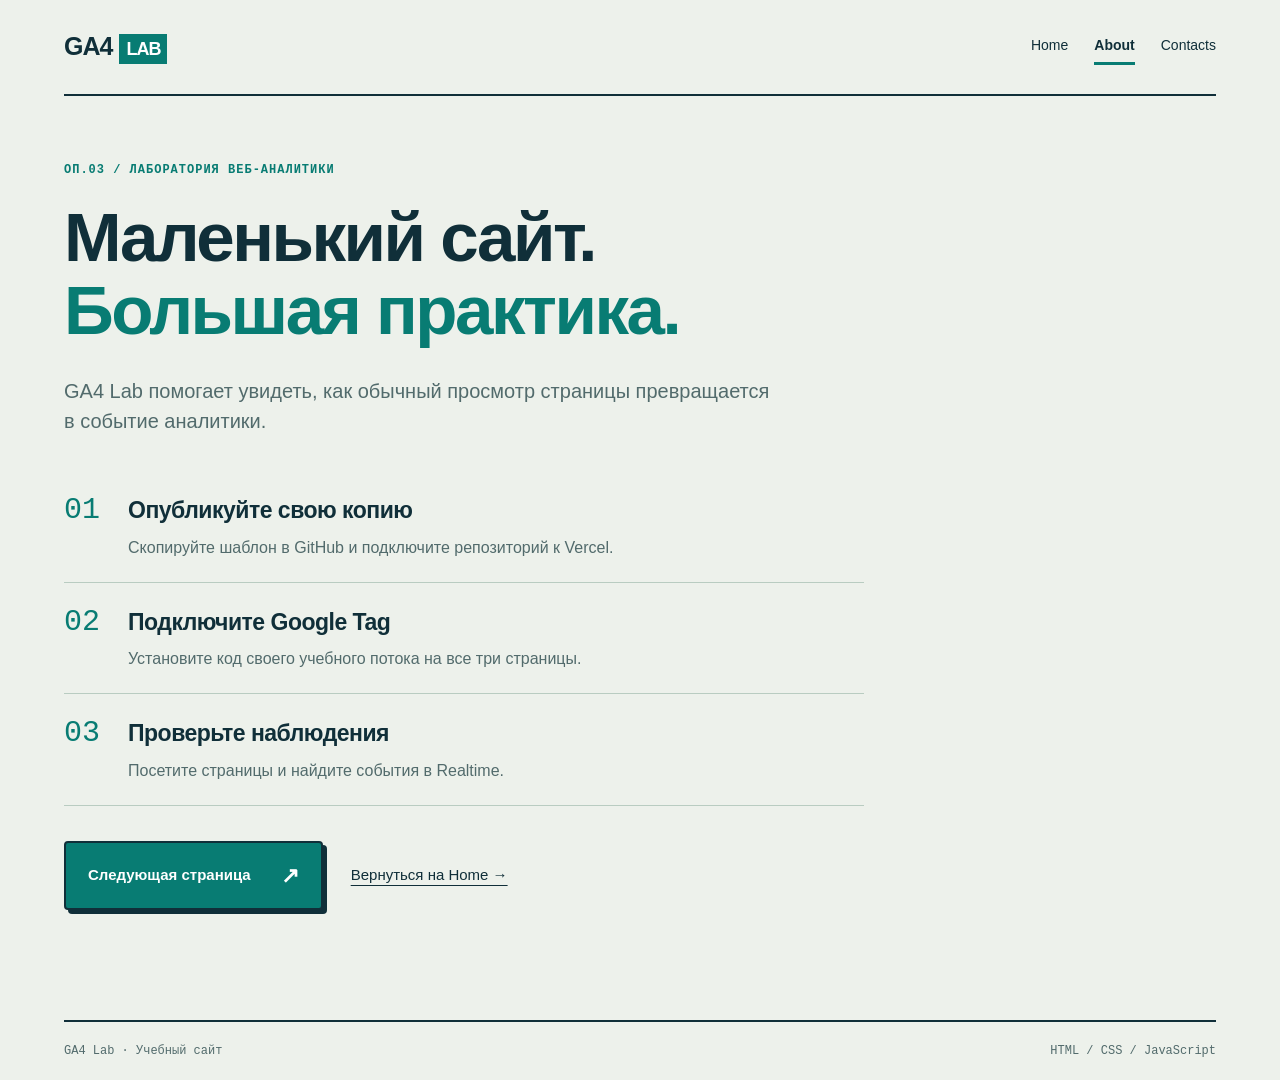
==== about.html @ 8148c812 "Initial commit" ====
<!doctype html>
<html lang="ru">
<head>
  <!-- На занятии вставьте Google Tag сразу после открывающего head. -->
  <meta charset="utf-8">
  <meta name="viewport" content="width=device-width, initial-scale=1">
  <meta name="description" content="Учебная лаборатория веб-аналитики: страницы, переходы и события.">
  <title>About — GA4 Lab</title>
  <link rel="stylesheet" href="css/style.css">
  <script src="js/script.js" defer></script>
</head>
<body>
  <header><a class="brand" href="index.html">GA4<span>LAB</span></a><nav aria-label="Основная навигация"><a href="index.html">Home</a><a href="about.html" aria-current="page">About</a><a href="contacts.html">Contacts</a></nav></header>
  <main><p class="eyebrow">ОП.03 / ЛАБОРАТОРИЯ ВЕБ-АНАЛИТИКИ</p><h1>Маленький сайт.<br><em>Большая практика.</em></h1><p class="lead">GA4 Lab помогает увидеть, как обычный просмотр страницы превращается в событие аналитики.</p><section class="steps" aria-label="Этапы практики"><article><b>01</b><div><h2>Опубликуйте свою копию</h2><p>Скопируйте шаблон в GitHub и подключите репозиторий к Vercel.</p></div></article><article><b>02</b><div><h2>Подключите Google Tag</h2><p>Установите код своего учебного потока на все три страницы.</p></div></article><article><b>03</b><div><h2>Проверьте наблюдения</h2><p>Посетите страницы и найдите события в Realtime.</p></div></article></section><div class="actions"><a class="button" href="contacts.html">Следующая страница <span>↗</span></a><a class="secondary" href="index.html">Вернуться на Home →</a></div></main>
  <footer><span>GA4 Lab · Учебный сайт</span><span>HTML / CSS / JavaScript</span></footer>
</body>
</html>
---- css/style.css ----
:root{--ink:#102f39;--paper:#edf1eb;--accent:#087c73;--line:#b9ccc1;--muted:#526b6c}*{box-sizing:border-box}body{margin:0;background:var(--paper);color:var(--ink);font-family:Arial,Helvetica,sans-serif;line-height:1.5}a{color:inherit}header,main,footer{width:min(1160px,90%);margin:auto}header{display:flex;align-items:center;justify-content:space-between;padding:28px 0;border-bottom:2px solid var(--ink)}.brand{font-size:25px;font-weight:900;text-decoration:none;letter-spacing:-1px}.brand span{background:var(--accent);color:white;padding:5px 7px;margin-left:7px;font-size:18px}nav{display:flex;gap:26px}nav a{text-decoration:none;font-size:14px;padding:6px 0}nav a[aria-current]{border-bottom:3px solid var(--accent);font-weight:bold}main{padding:65px 0 75px;min-height:calc(100vh - 185px)}.eyebrow,small,.tag{font-family:monospace;font-size:12px;letter-spacing:1px}.eyebrow{color:var(--accent);font-weight:bold;margin:0 0 22px}h1{font-size:clamp(38px,5.4vw,72px);line-height:1.07;letter-spacing:-2.5px;margin:0 0 28px;font-weight:800}h1 em{font-style:normal;color:var(--accent)}.lead{font-size:20px;max-width:710px;color:var(--muted);margin-bottom:30px}.actions{display:flex;gap:28px;align-items:center;margin:35px 0}.button{display:inline-flex;justify-content:space-between;gap:30px;align-items:center;background:var(--accent);color:white;border:2px solid var(--ink);padding:16px 22px;border-radius:4px;text-decoration:none;font-size:15px;font-weight:bold;box-shadow:4px 4px 0 var(--ink);cursor:pointer}.button:hover{background:#075f59;transform:translateY(-2px)}.button span{font-size:22px}.secondary{text-underline-offset:5px;font-size:15px}.cards{display:grid;grid-template-columns:repeat(3,1fr);gap:22px;margin-top:58px}.cards article{padding:26px;background:#f9fbf7;border:2px solid var(--ink);border-radius:5px;box-shadow:4px 4px 0 #c0d2c6}.cards small{color:var(--accent)}h2{font-size:23px;letter-spacing:-.5px;margin:18px 0 10px}article p,aside p{color:var(--muted);margin:0}.steps{max-width:800px;margin:35px 0}.steps article{display:flex;gap:28px;padding:22px 0;border-bottom:1px solid var(--line)}.steps article>b{font:30px monospace;color:var(--accent)}.steps h2{margin:0 0 8px}.contact-grid{display:grid;grid-template-columns:1.1fr 1fr;gap:55px;margin-top:35px}form{background:white;border:2px solid var(--ink);border-radius:5px;padding:28px}label{display:block;font-weight:bold;font-size:14px;margin-bottom:8px}input,select{width:100%;padding:13px;font:16px Arial;border:1px solid var(--line);border-radius:3px;background:#f9fbf7;margin-bottom:22px}form small{display:block;color:var(--muted);letter-spacing:0;line-height:1.6}#form-status{color:var(--accent);font-weight:bold}aside{padding:25px 0}.tag{color:var(--accent)}aside h2{font-size:34px;line-height:1.3}aside p{margin-bottom:25px}footer{border-top:2px solid var(--ink);padding:22px 0;display:flex;justify-content:space-between;font:12px monospace;color:var(--muted)}:focus-visible{outline:3px solid #df9509;outline-offset:5px}@media(max-width:700px){header{padding:22px 0}nav{gap:14px}nav a{font-size:12px}main{padding:38px 0}h1{letter-spacing:-1.5px}.lead{font-size:17px}.cards,.contact-grid{grid-template-columns:1fr;gap:20px}.cards{margin-top:38px}.actions{align-items:flex-start;flex-direction:column;gap:22px}footer{gap:12px;flex-wrap:wrap}.contact-grid{gap:10px}}@media(prefers-reduced-motion:no-preference){main{animation:appear .45s ease}.button{transition:background .15s,transform .15s}@keyframes appear{from{opacity:0;transform:translateY(12px)}to{opacity:1;transform:none}}}
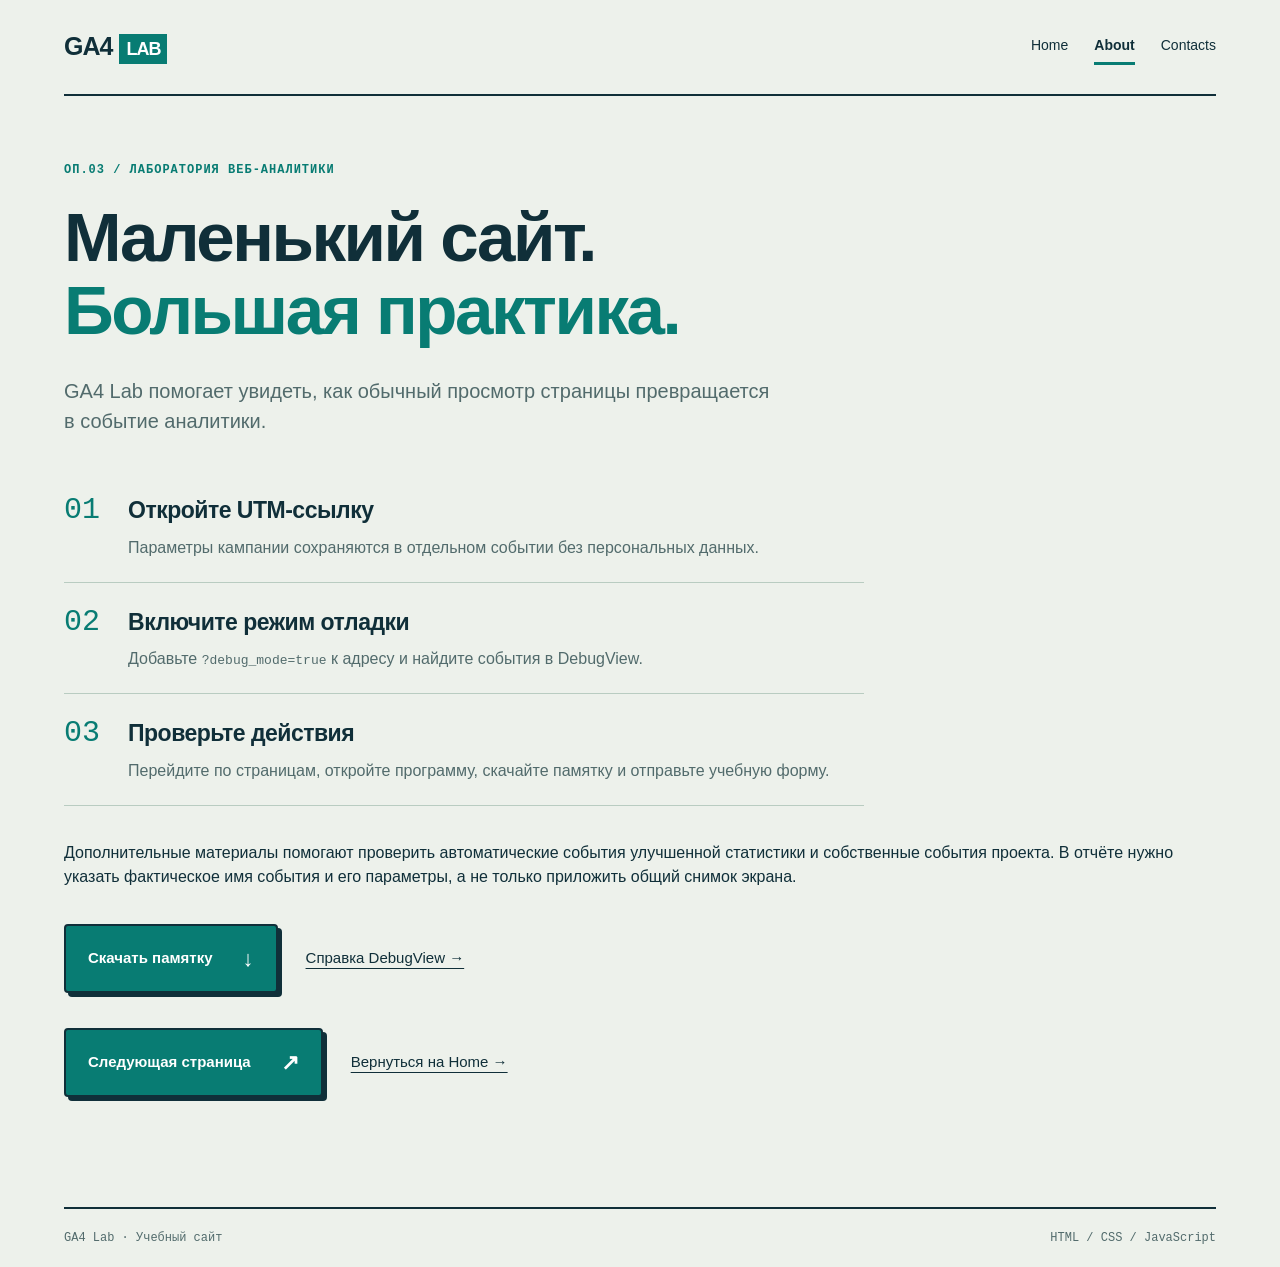
==== commit da168024: "Add GA4 DebugView event lab" ====
--- a/about.html
+++ b/about.html
@@ -1,17 +1,28 @@
 <!doctype html>
 <html lang="ru">
 <head>
-  <!-- На занятии вставьте Google Tag сразу после открывающего head. -->
-  <meta charset="utf-8">
+<!-- Google tag (gtag.js) -->
+<script async src="https://www.googletagmanager.com/gtag/js?id=G-0DJ198TV26"></script>
+<script>
+  window.dataLayer = window.dataLayer || [];
+  function gtag(){dataLayer.push(arguments);}
+  gtag('js', new Date());
+
+  gtag('config', 'G-0DJ198TV26', {
+    debug_mode: new URLSearchParams(location.search).get('debug_mode') === 'true'
+  });
+</script>  <meta charset="utf-8">
   <meta name="viewport" content="width=device-width, initial-scale=1">
   <meta name="description" content="Учебная лаборатория веб-аналитики: страницы, переходы и события.">
   <title>About — GA4 Lab</title>
   <link rel="stylesheet" href="css/style.css">
+  <link rel="stylesheet" href="css/events.css">
+  <script src="js/metrics.js" defer></script>
   <script src="js/script.js" defer></script>
 </head>
 <body>
   <header><a class="brand" href="index.html">GA4<span>LAB</span></a><nav aria-label="Основная навигация"><a href="index.html">Home</a><a href="about.html" aria-current="page">About</a><a href="contacts.html">Contacts</a></nav></header>
-  <main><p class="eyebrow">ОП.03 / ЛАБОРАТОРИЯ ВЕБ-АНАЛИТИКИ</p><h1>Маленький сайт.<br><em>Большая практика.</em></h1><p class="lead">GA4 Lab помогает увидеть, как обычный просмотр страницы превращается в событие аналитики.</p><section class="steps" aria-label="Этапы практики"><article><b>01</b><div><h2>Опубликуйте свою копию</h2><p>Скопируйте шаблон в GitHub и подключите репозиторий к Vercel.</p></div></article><article><b>02</b><div><h2>Подключите Google Tag</h2><p>Установите код своего учебного потока на все три страницы.</p></div></article><article><b>03</b><div><h2>Проверьте наблюдения</h2><p>Посетите страницы и найдите события в Realtime.</p></div></article></section><div class="actions"><a class="button" href="contacts.html">Следующая страница <span>↗</span></a><a class="secondary" href="index.html">Вернуться на Home →</a></div></main>
+  <main><p class="eyebrow">ОП.03 / ЛАБОРАТОРИЯ ВЕБ-АНАЛИТИКИ</p><h1>Маленький сайт.<br><em>Большая практика.</em></h1><p class="lead">GA4 Lab помогает увидеть, как обычный просмотр страницы превращается в событие аналитики.</p><section class="steps" aria-label="Этапы практики"><article><b>01</b><div><h2>Откройте UTM-ссылку</h2><p>Параметры кампании сохраняются в отдельном событии без персональных данных.</p></div></article><article><b>02</b><div><h2>Включите режим отладки</h2><p>Добавьте <code>?debug_mode=true</code> к адресу и найдите события в DebugView.</p></div></article><article><b>03</b><div><h2>Проверьте действия</h2><p>Перейдите по страницам, откройте программу, скачайте памятку и отправьте учебную форму.</p></div></article></section><p>Дополнительные материалы помогают проверить автоматические события улучшенной статистики и собственные события проекта. В отчёте нужно указать фактическое имя события и его параметры, а не только приложить общий снимок экрана.</p><div class="actions"><a class="button" data-download-name="analytics-guide" href="assets/analytics-guide.pdf" download>Скачать памятку <span>↓</span></a><a class="secondary" data-external-name="ga4-help" href="https://support.google.com/analytics/answer/7201382?hl=ru" target="_blank" rel="noopener">Справка DebugView →</a></div><div class="actions"><a class="button" href="contacts.html">Следующая страница <span>↗</span></a><a class="secondary" href="index.html">Вернуться на Home →</a></div></main>
   <footer><span>GA4 Lab · Учебный сайт</span><span>HTML / CSS / JavaScript</span></footer>
 </body>
 </html>
--- a/css/style.css
+++ b/css/style.css
@@ -1,2 +1,2 @@
-:root{--ink:#102f39;--paper:#edf1eb;--accent:#087c73;--line:#b9ccc1;--muted:#526b6c}*{box-sizing:border-box}body{margin:0;background:var(--paper);color:var(--ink);font-family:Arial,Helvetica,sans-serif;line-height:1.5}a{color:inherit}header,main,footer{width:min(1160px,90%);margin:auto}header{display:flex;align-items:center;justify-content:space-between;padding:28px 0;border-bottom:2px solid var(--ink)}.brand{font-size:25px;font-weight:900;text-decoration:none;letter-spacing:-1px}.brand span{background:var(--accent);color:white;padding:5px 7px;margin-left:7px;font-size:18px}nav{display:flex;gap:26px}nav a{text-decoration:none;font-size:14px;padding:6px 0}nav a[aria-current]{border-bottom:3px solid var(--accent);font-weight:bold}main{padding:65px 0 75px;min-height:calc(100vh - 185px)}.eyebrow,small,.tag{font-family:monospace;font-size:12px;letter-spacing:1px}.eyebrow{color:var(--accent);font-weight:bold;margin:0 0 22px}h1{font-size:clamp(38px,5.4vw,72px);line-height:1.07;letter-spacing:-2.5px;margin:0 0 28px;font-weight:800}h1 em{font-style:normal;color:var(--accent)}.lead{font-size:20px;max-width:710px;color:var(--muted);margin-bottom:30px}.actions{display:flex;gap:28px;align-items:center;margin:35px 0}.button{display:inline-flex;justify-content:space-between;gap:30px;align-items:center;background:var(--accent);color:white;border:2px solid var(--ink);padding:16px 22px;border-radius:4px;text-decoration:none;font-size:15px;font-weight:bold;box-shadow:4px 4px 0 var(--ink);cursor:pointer}.button:hover{background:#075f59;transform:translateY(-2px)}.button span{font-size:22px}.secondary{text-underline-offset:5px;font-size:15px}.cards{display:grid;grid-template-columns:repeat(3,1fr);gap:22px;margin-top:58px}.cards article{padding:26px;background:#f9fbf7;border:2px solid var(--ink);border-radius:5px;box-shadow:4px 4px 0 #c0d2c6}.cards small{color:var(--accent)}h2{font-size:23px;letter-spacing:-.5px;margin:18px 0 10px}article p,aside p{color:var(--muted);margin:0}.steps{max-width:800px;margin:35px 0}.steps article{display:flex;gap:28px;padding:22px 0;border-bottom:1px solid var(--line)}.steps article>b{font:30px monospace;color:var(--accent)}.steps h2{margin:0 0 8px}.contact-grid{display:grid;grid-template-columns:1.1fr 1fr;gap:55px;margin-top:35px}form{background:white;border:2px solid var(--ink);border-radius:5px;padding:28px}label{display:block;font-weight:bold;font-size:14px;margin-bottom:8px}input,select{width:100%;padding:13px;font:16px Arial;border:1px solid var(--line);border-radius:3px;background:#f9fbf7;margin-bottom:22px}form small{display:block;color:var(--muted);letter-spacing:0;line-height:1.6}#form-status{color:var(--accent);font-weight:bold}aside{padding:25px 0}.tag{color:var(--accent)}aside h2{font-size:34px;line-height:1.3}aside p{margin-bottom:25px}footer{border-top:2px solid var(--ink);padding:22px 0;display:flex;justify-content:space-between;font:12px monospace;color:var(--muted)}:focus-visible{outline:3px solid #df9509;outline-offset:5px}@media(max-width:700px){header{padding:22px 0}nav{gap:14px}nav a{font-size:12px}main{padding:38px 0}h1{letter-spacing:-1.5px}.lead{font-size:17px}.cards,.contact-grid{grid-template-columns:1fr;gap:20px}.cards{margin-top:38px}.actions{align-items:flex-start;flex-direction:column;gap:22px}footer{gap:12px;flex-wrap:wrap}.contact-grid{gap:10px}}@media(prefers-reduced-motion:no-preference){main{animation:appear .45s ease}.button{transition:background .15s,transform .15s}@keyframes appear{from{opacity:0;transform:translateY(12px)}to{opacity:1;transform:none}}}
+:root{--ink:#102f39;--paper:#edf1eb;--accent:#087c73;--line:#b9ccc1;--muted:#526b6c}*{box-sizing:border-box}body{margin:0;background:var(--paper);color:var(--ink);font-family:Arial,Helvetica,sans-serif;line-height:1.5}a{color:inherit}header,main,footer{width:min(1160px,90%);margin:auto}header{display:flex;align-items:center;justify-content:space-between;padding:28px 0;border-bottom:2px solid var(--ink)}.brand{font-size:25px;font-weight:900;text-decoration:none;letter-spacing:-1px}.brand span{background:var(--accent);color:white;padding:5px 7px;margin-left:7px;font-size:18px}nav{display:flex;gap:26px}nav a{text-decoration:none;font-size:14px;padding:6px 0}nav a[aria-current]{border-bottom:3px solid var(--accent);font-weight:bold}main{padding:65px 0 75px;min-height:calc(100vh - 185px)}.eyebrow,small,.tag{font-family:monospace;font-size:12px;letter-spacing:1px}.eyebrow{color:var(--accent);font-weight:bold;margin:0 0 22px}h1{font-size:clamp(38px,5.4vw,72px);line-height:1.07;letter-spacing:-2.5px;margin:0 0 28px;font-weight:800}h1 em{font-style:normal;color:var(--accent)}.lead{font-size:20px;max-width:710px;color:var(--muted);margin-bottom:30px}.actions{display:flex;gap:28px;align-items:center;margin:35px 0}.button{display:inline-flex;justify-content:space-between;gap:30px;align-items:center;background:var(--accent);color:white;border:2px solid var(--ink);padding:16px 22px;border-radius:4px;text-decoration:none;font-size:15px;font-weight:bold;box-shadow:4px 4px 0 var(--ink);cursor:pointer}.button:hover{background:#075f59;transform:translateY(-2px)}.button span{font-size:22px}.secondary{text-underline-offset:5px;font-size:15px}.cards{display:grid;grid-template-columns:repeat(3,1fr);gap:22px;margin-top:58px}.cards article{padding:26px;background:#f9fbf7;border:2px solid var(--ink);border-radius:5px;box-shadow:4px 4px 0 #c0d2c6}.cards small{color:var(--accent)}h2{font-size:23px;letter-spacing:-.5px;margin:18px 0 10px}article p,aside p{color:var(--muted);margin:0}.steps{max-width:800px;margin:35px 0}.steps article{display:flex;gap:28px;padding:22px 0;border-bottom:1px solid var(--line)}.steps article>b{font:30px monospace;color:var(--accent)}.steps h2{margin:0 0 8px}.contact-grid{display:grid;grid-template-columns:1.1fr 1fr;gap:55px;margin-top:35px}form{background:white;border:2px solid var(--ink);border-radius:5px;padding:28px}label{display:block;font-weight:bold;font-size:14px;margin-bottom:8px}input,select{width:100%;padding:13px;font:16px Arial;border:1px solid var(--line);border-radius:3px;background:#f9fbf7;margin-bottom:22px}form small{display:block;color:var(--muted);letter-spacing:0;line-height:1.6}.form-actions{display:flex;flex-wrap:wrap;gap:18px;align-items:center;margin:4px 0 18px}.form-actions .button{margin:0}button.secondary{background:none;border:0;padding:0;cursor:pointer;color:inherit;text-underline-offset:5px;font-size:15px;text-decoration:underline}#form-status{color:var(--accent);font-weight:bold}aside{padding:25px 0}.tag{color:var(--accent)}aside h2{font-size:34px;line-height:1.3}aside p{margin-bottom:25px}footer{border-top:2px solid var(--ink);padding:22px 0;display:flex;justify-content:space-between;font:12px monospace;color:var(--muted)}:focus-visible{outline:3px solid #df9509;outline-offset:5px}@media(max-width:700px){header{padding:22px 0}nav{gap:14px}nav a{font-size:12px}main{padding:38px 0}h1{letter-spacing:-1.5px}.lead{font-size:17px}.cards,.contact-grid{grid-template-columns:1fr;gap:20px}.cards{margin-top:38px}.actions{align-items:flex-start;flex-direction:column;gap:22px}footer{gap:12px;flex-wrap:wrap}.contact-grid{gap:10px}}@media(prefers-reduced-motion:no-preference){main{animation:appear .45s ease}.button{transition:background .15s,transform .15s}@keyframes appear{from{opacity:0;transform:translateY(12px)}to{opacity:1;transform:none}}}
 
--- a/css/events.css
+++ b/css/events.css
@@ -0,0 +1,10 @@
+.program-preview {
+  max-width: 760px;
+  padding: 22px 26px;
+  background: #f9fbf7;
+  border-left: 5px solid #087c73;
+}
+
+.program-preview h2 {
+  margin-top: 0;
+}
